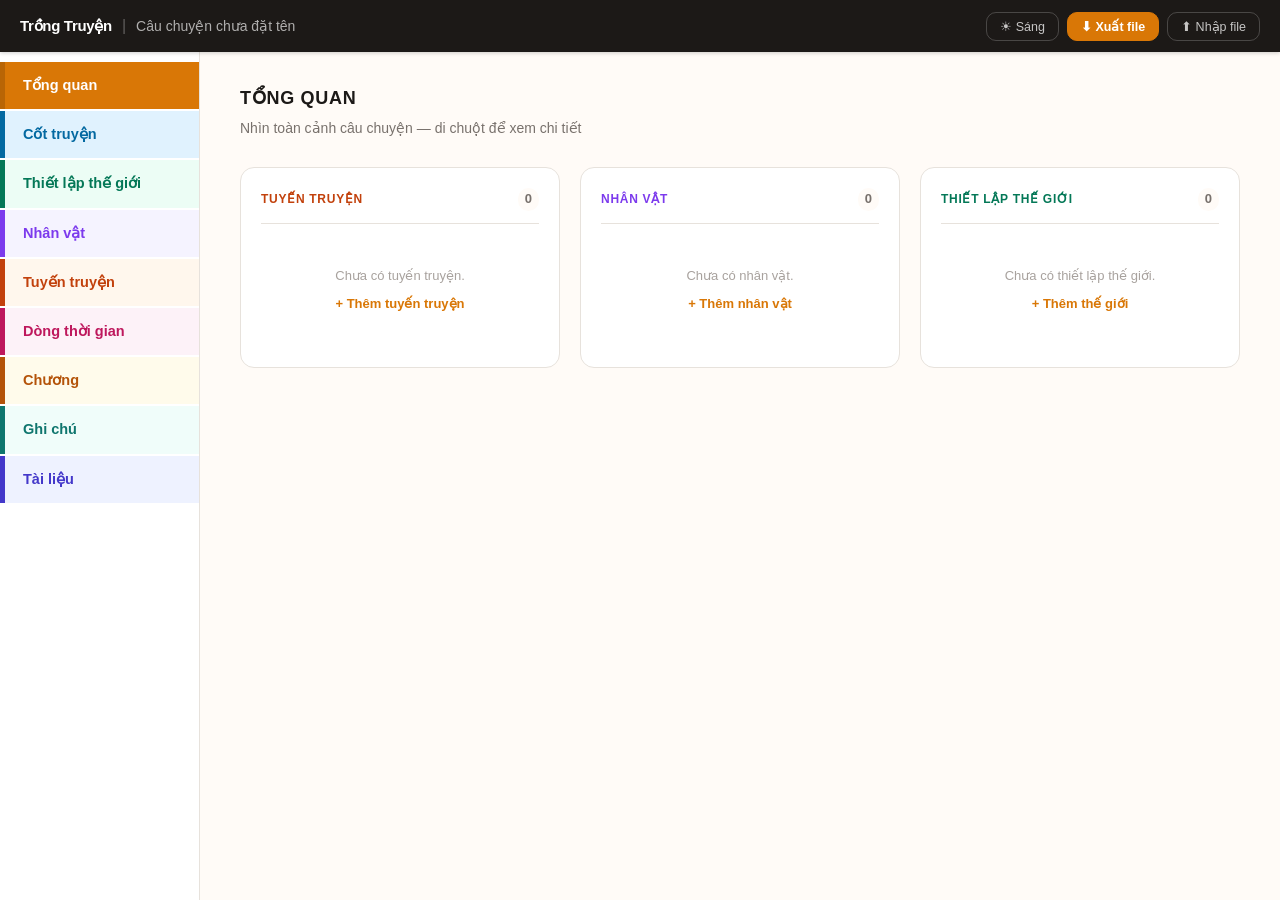
==== index.html @ d3eb7164 "Initial commit - Trong Truyen v1" ====
<!DOCTYPE html>
<html lang="vi">
<head>
  <meta charset="UTF-8">
  <meta name="viewport" content="width=device-width, initial-scale=1.0">
  <title>Trồng Truyện — Công cụ ươm ý tưởng cho tác giả</title>
  <link rel="stylesheet" href="css/vendor/quill.snow.css">
  <link rel="stylesheet" href="css/base.css">
  <link rel="stylesheet" href="css/components.css">
  <link rel="stylesheet" href="css/modules.css">
  <script src="js/vendor/jspdf.min.js"></script>
  <script src="js/vendor/quill.js"></script>
</head>
<body>

<div class="app-shell">

  <!-- ══ TOPBAR ══════════════════════════════════════════════ -->
  <header class="topbar">
    <div class="topbar-brand">
      <span class="topbar-appname">Trồng Truyện</span>
      <span class="topbar-sep">|</span>
      <span class="topbar-story-title" id="topbar-plot-title">Câu chuyện chưa đặt tên</span>
    </div>
    <div class="topbar-actions">
      <button class="topbar-btn" id="theme-toggle-btn" onclick="window._toggleTheme()">☀ Sáng</button>
      <button class="topbar-btn topbar-btn-primary" onclick="window._showExportMenu()">⬇ Xuất file</button>
      <button class="topbar-btn" onclick="window.triggerImport()">⬆ Nhập file</button>
    </div>
  </header>

  <!-- ══ CONTENT SHELL: sidebar + main ═══════════════════ -->
  <div class="content-shell">

  <!-- ── SIDEBAR ────────────────────────────────────────── -->
  <nav class="sidebar">
    <div class="nav-item active" data-module="overview"   style="--tab-c:#D97706;--tab-bg:#FEF3C7">Tổng quan</div>
    <div class="nav-item" data-module="plot"              style="--tab-c:var(--plot-color);--tab-bg:var(--plot-bg)">Cốt truyện</div>
    <div class="nav-item" data-module="worlds"            style="--tab-c:var(--world-color);--tab-bg:var(--world-bg)">Thiết lập thế giới</div>
    <div class="nav-item" data-module="characters"        style="--tab-c:var(--char-color);--tab-bg:var(--char-bg)">Nhân vật</div>
    <div class="nav-item" data-module="storylines"        style="--tab-c:var(--story-color);--tab-bg:var(--story-bg)">Tuyến truyện</div>
    <div class="nav-item" data-module="timeline"          style="--tab-c:var(--time-color);--tab-bg:var(--time-bg)">Dòng thời gian</div>
    <div class="nav-item" data-module="chapters"          style="--tab-c:var(--chap-color);--tab-bg:var(--chap-bg)">Chương</div>
    <div class="nav-item" data-module="notes"             style="--tab-c:var(--note-color);--tab-bg:var(--note-bg)">Ghi chú</div>
    <div class="nav-item" data-module="sources"           style="--tab-c:var(--src-color);--tab-bg:var(--src-bg)">Tài liệu</div>
  </nav>

  <!-- ══ MAIN CONTENT ═════════════════════════════════════ -->
  <main class="main">

    <!-- ── TỔNG QUAN ─────────────────────────────────── -->
    <div class="section active" id="sec-overview">
      <div class="page-header">
        <h2>Tổng quan</h2>
        <p>Nhìn toàn cảnh câu chuyện — di chuột để xem chi tiết</p>
      </div>
      <div id="overview-content"></div>
    </div>

    <!-- ── CỐT TRUYỆN ────────────────────────────────── -->
    <div class="section" id="sec-plot">
      <div class="page-header">
        <h2><span class="section-badge" style="background:var(--plot-bg);color:var(--plot-color)">📘 Cốt truyện</span></h2>
        <p>Tổng quan câu chuyện — tác giả, thể loại, thông điệp</p>
      </div>
      <div class="notice" id="plot-estimated-length">Ước tính độ dài truyện: ~0 chương</div>
      <div class="card">
        <div class="card-header">Thông tin cốt truyện</div>
        <div id="plot-core-fields"></div>
      </div>
      <div class="card">
        <div class="card-header">Trường tùy chỉnh</div>
        <div id="plot-custom-fields"></div>
        <div class="add-field-row">
          <div class="field"><label>Tên trường mới</label><input id="plot-newfield-name" type="text" placeholder="VD: Twist chính, Foreshadowing..."></div>
          <div class="field" style="flex:0 0 140px"><label>Kiểu</label>
            <select id="plot-newfield-type"><option value="text">Ngắn</option><option value="textarea">Dài</option></select>
          </div>
          <button class="btn btn-sm" onclick="window.plotAddCustomField()">+ Thêm</button>
        </div>
      </div>
      <div class="actions">
        <button class="btn btn-primary" onclick="window.savePlot()">✓ Lưu cốt truyện</button>
      </div>
    </div>

    <!-- ── THIẾT LẬP THẾ GIỚI ────────────────────────── -->
    <div class="section" id="sec-worlds">
      <div class="page-header">
        <h2><span class="section-badge" style="background:var(--world-bg);color:var(--world-color)">🌍 THIẾT LẬP THẾ GIỚI</span></h2>
        <p>Bối cảnh, xã hội, lịch sử — hỗ trợ nhiều thế giới</p>
      </div>

      <div id="world-view">
        <div class="section-header">
          <h3 id="world-count">0 thế giới</h3>
          <button class="btn btn-accent" onclick="window.showWorldForm()">+ Thế giới mới</button>
        </div>
        <div class="list-wrap" id="world-list-wrap"></div>
      </div>

      <div id="world-form" style="display:none">
        <div class="section-header">
          <h3 id="world-form-title">Thế giới mới</h3>
          <button class="btn btn-sm" onclick="window.cancelWorldForm()">← Quay lại</button>
        </div>
        <div class="card">
          <div class="card-header">Thông tin cơ bản</div>
          <div id="world-top-fields"></div>
        </div>
        <div class="world-3col-wrap">
          <div class="world-3col-grid">
            <div class="world-col-box">
              <div class="world-col-label">🏔 Môi trường &amp; Địa lý</div>
              <div id="world-col-env"></div>
            </div>
            <div class="world-col-box">
              <div class="world-col-label">🏘 Xã hội &amp; Văn hoá</div>
              <div id="world-col-soc"></div>
            </div>
            <div class="world-col-box">
              <div class="world-col-label">⚔ Chính trị &amp; Lịch sử</div>
              <div id="world-col-pol"></div>
            </div>
          </div>
        </div>
        <div class="card">
          <div class="card-header">Bổ sung</div>
          <div id="world-bottom-fields"></div>
        </div>
        <div class="card">
          <div class="card-header">Trường tùy chỉnh</div>
          <div id="world-custom-fields"></div>
          <div class="add-field-row">
            <div class="field"><label>Tên trường mới</label><input id="world-newfield-name" type="text" placeholder="VD: Hệ thống phép thuật, Tiền tệ..."></div>
            <div class="field" style="flex:0 0 140px"><label>Kiểu</label>
              <select id="world-newfield-type"><option value="text">Ngắn</option><option value="textarea">Dài</option></select>
            </div>
            <button class="btn btn-sm" onclick="window.worldAddCustomField()">+ Thêm</button>
          </div>
        </div>
        <div class="actions">
          <button class="btn btn-primary" onclick="window.saveWorld()">✓ Lưu thế giới</button>
          <button class="btn" onclick="window.cancelWorldForm()">Hủy</button>
          <button class="btn btn-danger" id="world-delete-btn" style="display:none" onclick="window.deleteWorld()">Xóa</button>
        </div>
      </div>
    </div>

    <!-- ── NHÂN VẬT ───────────────────────────────────── -->
    <div class="section" id="sec-characters">
      <div class="page-header">
        <h2><span class="section-badge" style="background:var(--char-bg);color:var(--char-color)">👤 Nhân vật</span></h2>
        <p>Xây dựng hồ sơ chi tiết cho từng nhân vật trong câu chuyện</p>
      </div>

      <!-- List view -->
      <div id="char-view">
        <div class="toolbar">
          <input type="text" id="char-search" placeholder="🔍 Tìm theo tên...">
          <select id="char-filter-importance">
            <option value="">Tất cả vai trò</option>
            <option>Nhân vật chính</option>
            <option>Nhân vật phụ</option>
            <option>Nhân vật quần chúng</option>
          </select>
          <select id="char-filter-alignment">
            <option value="">Tất cả phe</option>
            <option>Chính diện</option>
            <option>Phản diện</option>
            <option>Trung lập</option>
          </select>
        </div>
        <div class="section-header">
          <h3 id="char-count">0 nhân vật</h3>
          <button class="btn btn-accent" onclick="window.showCharForm()">+ Thêm nhân vật</button>
        </div>
        <div class="list-wrap" id="char-list-wrap"></div>
        <div class="pagination" id="char-pagination"></div>
      </div>

      <!-- Full edit form -->
      <div id="char-form" style="display:none">
        <div class="section-header">
          <h3 id="char-form-title">Nhân vật mới</h3>
          <button class="btn btn-sm" onclick="window.cancelCharForm()">← Quay lại</button>
        </div>
        <div class="card">
          <div class="card-header">Thông tin nhân vật</div>
          <div id="char-core-fields"></div>
          <div id="char-visible-optionals"></div>
          <div id="char-optional-area"></div>
        </div>
        <div class="card">
          <div class="card-header">Trường tùy chỉnh</div>
          <div id="char-custom-fields"></div>
          <div class="add-field-row">
            <div class="field"><label>Tên trường mới</label><input id="char-newfield-name" type="text" placeholder="VD: Môn phái, Loại máu..."></div>
            <div class="field" style="flex:0 0 140px"><label>Kiểu</label>
              <select id="char-newfield-type"><option value="text">Ngắn</option><option value="textarea">Dài</option></select>
            </div>
            <button class="btn btn-sm" onclick="window.charAddCustomField()">+ Thêm</button>
          </div>
        </div>
        <div class="actions">
          <button class="btn btn-primary" onclick="window.saveCharacter()">✓ Lưu nhân vật</button>
          <button class="btn" onclick="window.cancelCharForm()">Hủy</button>
          <button class="btn btn-danger" id="c-delete-btn" style="display:none" onclick="window.deleteCharacter()">Xóa</button>
        </div>
      </div>
    </div>

    <!-- ── TUYẾN TRUYỆN ───────────────────────────────── -->
    <div class="section" id="sec-storylines">
      <div class="page-header">
        <h2><span class="section-badge" style="background:var(--story-bg);color:var(--story-color)">🔀 Tuyến truyện</span></h2>
        <p>Các arc / tuyến truyện song song trong câu chuyện</p>
      </div>

      <div id="storyline-view">
        <div class="section-header">
          <h3 id="storyline-count">0 tuyến truyện</h3>
          <button class="btn btn-accent" onclick="window.showStorylineForm()">+ Thêm tuyến truyện</button>
        </div>
        <div class="list-wrap" id="storyline-list-wrap"></div>
      </div>

      <div id="storyline-form" style="display:none">
        <div class="section-header">
          <h3 id="storyline-form-title">Tuyến truyện mới</h3>
          <button class="btn btn-sm" onclick="window.cancelStorylineForm()">← Quay lại</button>
        </div>
        <div class="card">
          <div class="card-header">Chi tiết tuyến truyện</div>
          <div id="storyline-core-fields"></div>
          <div id="storyline-reverse-links"></div>
          <div id="storyline-reverse-chapters"></div>
        </div>
        <div class="card">
          <div class="card-header">Trường tùy chỉnh</div>
          <div id="storyline-custom-fields"></div>
          <div class="add-field-row">
            <div class="field"><label>Tên trường mới</label><input id="storyline-newfield-name" type="text" placeholder="VD: Chủ đề arc, Kết thúc dự kiến..."></div>
            <div class="field" style="flex:0 0 140px"><label>Kiểu</label>
              <select id="storyline-newfield-type"><option value="text">Ngắn</option><option value="textarea">Dài</option></select>
            </div>
            <button class="btn btn-sm" onclick="window.storylineAddCustomField()">+ Thêm</button>
          </div>
        </div>
        <div class="actions">
          <button class="btn btn-primary" onclick="window.saveStoryline()">✓ Lưu tuyến truyện</button>
          <button class="btn" onclick="window.cancelStorylineForm()">Hủy</button>
          <button class="btn btn-danger" id="storyline-delete-btn" style="display:none" onclick="window.deleteStoryline()">Xóa</button>
        </div>
      </div>
    </div>

    <!-- ── DÒNG THỜI GIAN / SỰ KIỆN ─────────────────── -->
    <div class="section" id="sec-timeline">
      <div class="page-header">
        <h2><span class="section-badge" style="background:var(--time-bg);color:var(--time-color)">🕐 Dòng thời gian / Sự kiện</span></h2>
        <p>Diễn biến theo trục thời gian — kéo thả để sắp xếp lại thứ tự</p>
      </div>

      <div id="timeline-view">
        <div class="section-header">
          <h3 id="ev-count">0 sự kiện</h3>
          <button class="btn btn-accent" onclick="window.showEventForm()">+ Thêm sự kiện</button>
        </div>
        <div class="timeline" id="timeline-list"></div>
      </div>

      <div id="event-form" style="display:none">
        <div class="section-header">
          <h3 id="ev-form-title">Sự kiện mới</h3>
          <button class="btn btn-sm" onclick="window.cancelEventForm()">← Quay lại</button>
        </div>
        <div class="card">
          <div class="card-header">Chi tiết sự kiện</div>
          <div id="event-core-fields"></div>
          <div id="event-reverse-storylines"></div>
          <div id="event-reverse-chapters"></div>
        </div>
        <div class="card">
          <div class="card-header">Trường tùy chỉnh</div>
          <div id="event-custom-fields"></div>
          <div class="add-field-row">
            <div class="field"><label>Tên trường mới</label><input id="ev-newfield-name" type="text" placeholder="VD: Hậu quả, Địa điểm..."></div>
            <div class="field" style="flex:0 0 140px"><label>Kiểu</label>
              <select id="ev-newfield-type"><option value="text">Ngắn</option><option value="textarea">Dài</option></select>
            </div>
            <button class="btn btn-sm" onclick="window.eventAddCustomField()">+ Thêm</button>
          </div>
        </div>
        <div class="actions">
          <button class="btn btn-primary" onclick="window.saveEvent()">✓ Lưu sự kiện</button>
          <button class="btn" onclick="window.cancelEventForm()">← Quay lại</button>
          <button class="btn btn-danger" id="ev-delete-btn" style="display:none" onclick="window.deleteEvent()">Xóa</button>
          <button class="btn btn-accent" id="ev-create-chap-btn" style="display:none" onclick="window._evOpenCreateChapters()">+ Tạo chương</button>
        </div>
        <div id="ev-chapter-list" style="margin-top:1rem"></div>
      </div>
    </div>

    <!-- ── CHƯƠNG ─────────────────────────────────────── -->
    <div class="section" id="sec-chapters">
      <div class="page-header">
        <h2><span class="section-badge" style="background:var(--chap-bg);color:var(--chap-color)">📄 Chương</span></h2>
        <p>Danh sách chương đã lên kế hoạch — tạo chương từ tab Dòng thời gian</p>
      </div>

      <div id="chapter-view">
        <div class="section-header">
          <h3 id="chap-count">Tổng: 0 chương</h3>
        </div>
        <div id="chapter-list-wrap"></div>
      </div>

      <div id="chapter-form" style="display:none">
        <div class="section-header">
          <h3 id="chap-form-title">Chương mới</h3>
          <button class="btn btn-sm" onclick="window.cancelChapterForm()">← Quay lại</button>
        </div>
        <div class="card">
          <div class="card-header">Chi tiết chương</div>
          <div id="chapter-core-fields"></div>
        </div>
        <div class="card">
          <div class="card-header">Trường tùy chỉnh</div>
          <div id="chapter-custom-fields"></div>
          <div class="add-field-row">
            <div class="field"><label>Tên trường mới</label><input id="chap-newfield-name" type="text" placeholder="VD: POV, Thời tiết..."></div>
            <div class="field" style="flex:0 0 140px"><label>Kiểu</label>
              <select id="chap-newfield-type"><option value="text">Ngắn</option><option value="textarea">Dài</option></select>
            </div>
            <button class="btn btn-sm" onclick="window.chapterAddCustomField()">+ Thêm</button>
          </div>
        </div>
        <div class="actions">
          <button class="btn btn-primary" onclick="window.saveChapter()">✓ Lưu chương</button>
          <button class="btn" onclick="window.cancelChapterForm()">Hủy</button>
          <button class="btn btn-danger" id="chap-delete-btn" style="display:none" onclick="window.deleteChapter()">Xóa</button>
        </div>
      </div>
    </div>

    <!-- ── GHI CHÚ ────────────────────────────────────── -->
    <div class="section" id="sec-notes">
      <div class="page-header">
        <h2><span class="section-badge" style="background:var(--note-bg);color:var(--note-color)">📝 Ghi chú</span></h2>
        <p>Ý tưởng tự do, không giới hạn</p>
      </div>

      <div id="notes-view">
        <div class="section-header">
          <h3 id="note-count">0 ghi chú</h3>
          <button class="btn btn-accent" onclick="window.showNoteForm()">+ Thêm ghi chú</button>
        </div>
        <div class="list-wrap" id="notes-list"></div>
      </div>

      <div id="note-form" style="display:none">
        <div class="section-header">
          <h3>Ghi chú</h3>
          <button class="btn btn-sm" onclick="window.cancelNoteForm()">← Quay lại</button>
        </div>
        <div class="card">
          <div class="field"><label>Tiêu đề</label><input id="n-title" type="text" placeholder="Tiêu đề ghi chú..."></div>
          <div class="field"><label>Nội dung</label><div id="n-content-editor" style="min-height:160px"></div></div>
          <div class="field">
            <label>Tags (nhấn Enter để thêm)</label>
            <input id="n-tag-input" type="text" placeholder="Thêm tag..." onkeydown="window.noteAddTag(event)">
            <div class="tags-wrap" id="n-tags"></div>
          </div>
        </div>
        <div class="actions">
          <button class="btn btn-primary" onclick="window.saveNote()">✓ Lưu ghi chú</button>
          <button class="btn" onclick="window.cancelNoteForm()">Hủy</button>
          <button class="btn btn-danger" id="n-delete-btn" style="display:none" onclick="window.deleteNote()">Xóa</button>
        </div>
      </div>
    </div>

    <!-- ── TÀI LIỆU ───────────────────────────────────── -->
    <div class="section" id="sec-sources">
      <div class="page-header">
        <h2><span class="section-badge" style="background:var(--src-bg);color:var(--src-color)">🔗 Tài liệu</span></h2>
        <p>Link, sách, bài viết tham khảo</p>
      </div>
      <div class="notice">💡 Lưu mọi nguồn cảm hứng để dễ tìm lại sau</div>

      <div id="sources-view">
        <div class="section-header">
          <h3 id="src-count">0 tài liệu</h3>
          <button class="btn btn-accent" onclick="window.showSourceForm()">+ Thêm tài liệu</button>
        </div>
        <div id="sources-list"></div>
      </div>

      <div id="source-form" style="display:none">
        <div class="section-header">
          <h3>Tài liệu</h3>
          <button class="btn btn-sm" onclick="window.cancelSourceForm()">← Quay lại</button>
        </div>
        <div class="card">
          <div class="field"><label>Tiêu đề *</label><input id="s-title" type="text" placeholder="Tên sách / bài viết / nguồn..."></div>
          <div class="grid2">
            <div class="field"><label>Loại</label>
              <select id="s-type"><option>Link web</option><option>Sách</option><option>Bài báo</option><option>Video</option><option>Khác</option></select>
            </div>
            <div class="field"><label>Link URL</label><input id="s-url" type="text" placeholder="https://..."></div>
          </div>
          <div class="field"><label>Ghi chú</label><textarea id="s-notes" style="min-height:60px" placeholder="Tại sao tài liệu này hữu ích?"></textarea></div>
        </div>
        <div class="actions">
          <button class="btn btn-primary" onclick="window.saveSource()">✓ Lưu tài liệu</button>
          <button class="btn" onclick="window.cancelSourceForm()">Hủy</button>
          <button class="btn btn-danger" id="s-delete-btn" style="display:none" onclick="window.deleteSource()">Xóa</button>
        </div>
      </div>
    </div>

  </main>
  </div><!-- /content-shell -->
</div><!-- /app-shell -->

<!-- ══ CHARACTER QUICK-VIEW POPUP ══════════════════════════════ -->
<div class="modal-overlay" id="char-popup-overlay">
  <div class="modal-box"></div>
</div>

<!-- ══ EXPORT MODAL ════════════════════════════════════════════ -->
<div class="modal-overlay" id="export-modal">
  <div class="modal-box" style="max-width:360px;text-align:center">
    <h3 style="font-size:17px;font-weight:700;margin-bottom:1rem">Xuất file</h3>
    <p style="font-size:13px;color:var(--ink-muted);margin-bottom:1.5rem">Chọn định dạng xuất bên dưới</p>
    <div style="display:flex;flex-direction:column;gap:10px">
      <button class="btn btn-primary" onclick="window._exportPDF()" style="justify-content:center">
        🖨 In / Lưu PDF — mở cửa sổ in
      </button>
      <button class="btn" onclick="window._exportJSON()" style="justify-content:center">
        📦 Xuất JSON — sao lưu / chuyển máy
      </button>
    </div>
    <button class="btn btn-sm" onclick="window._closeExportMenu()" style="margin-top:1rem">Hủy</button>
  </div>
</div>

<!-- ══ CREATE CHAPTERS MODAL ═══════════════════════════════════ -->
<div class="modal-overlay" id="create-chapters-modal">
  <div class="modal-box" style="max-width:360px">
    <h3 style="font-size:16px;font-weight:700;margin-bottom:1rem">Tạo chương cho sự kiện này</h3>
    <div class="field">
      <label>Bạn muốn tạo bao nhiêu chương?</label>
      <input id="create-chapters-count" type="number" min="1" max="50" value="1">
    </div>
    <div class="actions" style="margin-top:1rem">
      <button class="btn btn-primary" onclick="window._confirmCreateChapters()">✓ Tạo chương</button>
      <button class="btn" onclick="document.getElementById('create-chapters-modal').classList.remove('open')">Hủy</button>
    </div>
  </div>
</div>

<!-- ══ MOVE CHAPTER MODAL ══════════════════════════════════════ -->
<div class="modal-overlay" id="move-chapter-modal">
  <div class="modal-box" style="max-width:360px">
    <h3 style="font-size:16px;font-weight:700;margin-bottom:1rem">Chuyển chương sang sự kiện khác</h3>
    <div class="field">
      <label>Chọn sự kiện đích</label>
      <select id="move-chapter-event-select"></select>
    </div>
    <div class="actions" style="margin-top:1rem">
      <button class="btn btn-primary" onclick="window._confirmMoveChapter()">✓ Chuyển</button>
      <button class="btn" onclick="document.getElementById('move-chapter-modal').classList.remove('open')">Hủy</button>
    </div>
  </div>
</div>

<!-- ══ TOAST + IMPORT ══════════════════════════════════════════ -->
<div class="toast" id="toast"></div>
<input type="file" id="import-input" accept=".json" style="display:none">

<script type="module" src="js/main.js"></script>
</body>
</html>
---- css/vendor/quill.snow.css ----
/*!
 * Quill Editor v1.3.7
 * https://quilljs.com/
 * Copyright (c) 2014, Jason Chen
 * Copyright (c) 2013, salesforce.com
 */.ql-container{box-sizing:border-box;font-family:Helvetica,Arial,sans-serif;font-size:13px;height:100%;margin:0;position:relative}.ql-container.ql-disabled .ql-tooltip{visibility:hidden}.ql-container.ql-disabled .ql-editor ul[data-checked]>li::before{pointer-events:none}.ql-clipboard{left:-100000px;height:1px;overflow-y:hidden;position:absolute;top:50%}.ql-clipboard p{margin:0;padding:0}.ql-editor{box-sizing:border-box;line-height:1.42;height:100%;outline:0;overflow-y:auto;padding:12px 15px;tab-size:4;-moz-tab-size:4;text-align:left;white-space:pre-wrap;word-wrap:break-word}.ql-editor>*{cursor:text}.ql-editor blockquote,.ql-editor h1,.ql-editor h2,.ql-editor h3,.ql-editor h4,.ql-editor h5,.ql-editor h6,.ql-editor ol,.ql-editor p,.ql-editor pre,.ql-editor ul{margin:0;padding:0;counter-reset:list-1 list-2 list-3 list-4 list-5 list-6 list-7 list-8 list-9}.ql-editor ol,.ql-editor ul{padding-left:1.5em}.ql-editor ol>li,.ql-editor ul>li{list-style-type:none}.ql-editor ul>li::before{content:'\2022'}.ql-editor ul[data-checked=false],.ql-editor ul[data-checked=true]{pointer-events:none}.ql-editor ul[data-checked=false]>li *,.ql-editor ul[data-checked=true]>li *{pointer-events:all}.ql-editor ul[data-checked=false]>li::before,.ql-editor ul[data-checked=true]>li::before{color:#777;cursor:pointer;pointer-events:all}.ql-editor ul[data-checked=true]>li::before{content:'\2611'}.ql-editor ul[data-checked=false]>li::before{content:'\2610'}.ql-editor li::before{display:inline-block;white-space:nowrap;width:1.2em}.ql-editor li:not(.ql-direction-rtl)::before{margin-left:-1.5em;margin-right:.3em;text-align:right}.ql-editor li.ql-direction-rtl::before{margin-left:.3em;margin-right:-1.5em}.ql-editor ol li:not(.ql-direction-rtl),.ql-editor ul li:not(.ql-direction-rtl){padding-left:1.5em}.ql-editor ol li.ql-direction-rtl,.ql-editor ul li.ql-direction-rtl{padding-right:1.5em}.ql-editor ol li{counter-reset:list-1 list-2 list-3 list-4 list-5 list-6 list-7 list-8 list-9;counter-increment:list-0}.ql-editor ol li:before{content:counter(list-0,decimal) '. '}.ql-editor ol li.ql-indent-1{counter-increment:list-1}.ql-editor ol li.ql-indent-1:before{content:counter(list-1,lower-alpha) '. '}.ql-editor ol li.ql-indent-1{counter-reset:list-2 list-3 list-4 list-5 list-6 list-7 list-8 list-9}.ql-editor ol li.ql-indent-2{counter-increment:list-2}.ql-editor ol li.ql-indent-2:before{content:counter(list-2,lower-roman) '. '}.ql-editor ol li.ql-indent-2{counter-reset:list-3 list-4 list-5 list-6 list-7 list-8 list-9}.ql-editor ol li.ql-indent-3{counter-increment:list-3}.ql-editor ol li.ql-indent-3:before{content:counter(list-3,decimal) '. '}.ql-editor ol li.ql-indent-3{counter-reset:list-4 list-5 list-6 list-7 list-8 list-9}.ql-editor ol li.ql-indent-4{counter-increment:list-4}.ql-editor ol li.ql-indent-4:before{content:counter(list-4,lower-alpha) '. '}.ql-editor ol li.ql-indent-4{counter-reset:list-5 list-6 list-7 list-8 list-9}.ql-editor ol li.ql-indent-5{counter-increment:list-5}.ql-editor ol li.ql-indent-5:before{content:counter(list-5,lower-roman) '. '}.ql-editor ol li.ql-indent-5{counter-reset:list-6 list-7 list-8 list-9}.ql-editor ol li.ql-indent-6{counter-increment:list-6}.ql-editor ol li.ql-indent-6:before{content:counter(list-6,decimal) '. '}.ql-editor ol li.ql-indent-6{counter-reset:list-7 list-8 list-9}.ql-editor ol li.ql-indent-7{counter-increment:list-7}.ql-editor ol li.ql-indent-7:before{content:counter(list-7,lower-alpha) '. '}.ql-editor ol li.ql-indent-7{counter-reset:list-8 list-9}.ql-editor ol li.ql-indent-8{counter-increment:list-8}.ql-editor ol li.ql-indent-8:before{content:counter(list-8,lower-roman) '. '}.ql-editor ol li.ql-indent-8{counter-reset:list-9}.ql-editor ol li.ql-indent-9{counter-increment:list-9}.ql-editor ol li.ql-indent-9:before{content:counter(list-9,decimal) '. '}.ql-editor .ql-indent-1:not(.ql-direction-rtl){padding-left:3em}.ql-editor li.ql-indent-1:not(.ql-direction-rtl){padding-left:4.5em}.ql-editor .ql-indent-1.ql-direction-rtl.ql-align-right{padding-right:3em}.ql-editor li.ql-indent-1.ql-direction-rtl.ql-align-right{padding-right:4.5em}.ql-editor .ql-indent-2:not(.ql-direction-rtl){padding-left:6em}.ql-editor li.ql-indent-2:not(.ql-direction-rtl){padding-left:7.5em}.ql-editor .ql-indent-2.ql-direction-rtl.ql-align-right{padding-right:6em}.ql-editor li.ql-indent-2.ql-direction-rtl.ql-align-right{padding-right:7.5em}.ql-editor .ql-indent-3:not(.ql-direction-rtl){padding-left:9em}.ql-editor li.ql-indent-3:not(.ql-direction-rtl){padding-left:10.5em}.ql-editor .ql-indent-3.ql-direction-rtl.ql-align-right{padding-right:9em}.ql-editor li.ql-indent-3.ql-direction-rtl.ql-align-right{padding-right:10.5em}.ql-editor .ql-indent-4:not(.ql-direction-rtl){padding-left:12em}.ql-editor li.ql-indent-4:not(.ql-direction-rtl){padding-left:13.5em}.ql-editor .ql-indent-4.ql-direction-rtl.ql-align-right{padding-right:12em}.ql-editor li.ql-indent-4.ql-direction-rtl.ql-align-right{padding-right:13.5em}.ql-editor .ql-indent-5:not(.ql-direction-rtl){padding-left:15em}.ql-editor li.ql-indent-5:not(.ql-direction-rtl){padding-left:16.5em}.ql-editor .ql-indent-5.ql-direction-rtl.ql-align-right{padding-right:15em}.ql-editor li.ql-indent-5.ql-direction-rtl.ql-align-right{padding-right:16.5em}.ql-editor .ql-indent-6:not(.ql-direction-rtl){padding-left:18em}.ql-editor li.ql-indent-6:not(.ql-direction-rtl){padding-left:19.5em}.ql-editor .ql-indent-6.ql-direction-rtl.ql-align-right{padding-right:18em}.ql-editor li.ql-indent-6.ql-direction-rtl.ql-align-right{padding-right:19.5em}.ql-editor .ql-indent-7:not(.ql-direction-rtl){padding-left:21em}.ql-editor li.ql-indent-7:not(.ql-direction-rtl){padding-left:22.5em}.ql-editor .ql-indent-7.ql-direction-rtl.ql-align-right{padding-right:21em}.ql-editor li.ql-indent-7.ql-direction-rtl.ql-align-right{padding-right:22.5em}.ql-editor .ql-indent-8:not(.ql-direction-rtl){padding-left:24em}.ql-editor li.ql-indent-8:not(.ql-direction-rtl){padding-left:25.5em}.ql-editor .ql-indent-8.ql-direction-rtl.ql-align-right{padding-right:24em}.ql-editor li.ql-indent-8.ql-direction-rtl.ql-align-right{padding-right:25.5em}.ql-editor .ql-indent-9:not(.ql-direction-rtl){padding-left:27em}.ql-editor li.ql-indent-9:not(.ql-direction-rtl){padding-left:28.5em}.ql-editor .ql-indent-9.ql-direction-rtl.ql-align-right{padding-right:27em}.ql-editor li.ql-indent-9.ql-direction-rtl.ql-align-right{padding-right:28.5em}.ql-editor .ql-video{display:block;max-width:100%}.ql-editor .ql-video.ql-align-center{margin:0 auto}.ql-editor .ql-video.ql-align-right{margin:0 0 0 auto}.ql-editor .ql-bg-black{background-color:#000}.ql-editor .ql-bg-red{background-color:#e60000}.ql-editor .ql-bg-orange{background-color:#f90}.ql-editor .ql-bg-yellow{background-color:#ff0}.ql-editor .ql-bg-green{background-color:#008a00}.ql-editor .ql-bg-blue{background-color:#06c}.ql-editor .ql-bg-purple{background-color:#93f}.ql-editor .ql-color-white{color:#fff}.ql-editor .ql-color-red{color:#e60000}.ql-editor .ql-color-orange{color:#f90}.ql-editor .ql-color-yellow{color:#ff0}.ql-editor .ql-color-green{color:#008a00}.ql-editor .ql-color-blue{color:#06c}.ql-editor .ql-color-purple{color:#93f}.ql-editor .ql-font-serif{font-family:Georgia,Times New Roman,serif}.ql-editor .ql-font-monospace{font-family:Monaco,Courier New,monospace}.ql-editor .ql-size-small{font-size:.75em}.ql-editor .ql-size-large{font-size:1.5em}.ql-editor .ql-size-huge{font-size:2.5em}.ql-editor .ql-direction-rtl{direction:rtl;text-align:inherit}.ql-editor .ql-align-center{text-align:center}.ql-editor .ql-align-justify{text-align:justify}.ql-editor .ql-align-right{text-align:right}.ql-editor.ql-blank::before{color:rgba(0,0,0,.6);content:attr(data-placeholder);font-style:italic;left:15px;pointer-events:none;position:absolute;right:15px}.ql-snow .ql-toolbar:after,.ql-snow.ql-toolbar:after{clear:both;content:'';display:table}.ql-snow .ql-toolbar button,.ql-snow.ql-toolbar button{background:0 0;border:none;cursor:pointer;display:inline-block;float:left;height:24px;padding:3px 5px;width:28px}.ql-snow .ql-toolbar button svg,.ql-snow.ql-toolbar button svg{float:left;height:100%}.ql-snow .ql-toolbar button:active:hover,.ql-snow.ql-toolbar button:active:hover{outline:0}.ql-snow .ql-toolbar input.ql-image[type=file],.ql-snow.ql-toolbar input.ql-image[type=file]{display:none}.ql-snow .ql-toolbar .ql-picker-item.ql-selected,.ql-snow .ql-toolbar .ql-picker-item:hover,.ql-snow .ql-toolbar .ql-picker-label.ql-active,.ql-snow .ql-toolbar .ql-picker-label:hover,.ql-snow .ql-toolbar button.ql-active,.ql-snow .ql-toolbar button:focus,.ql-snow .ql-toolbar button:hover,.ql-snow.ql-toolbar .ql-picker-item.ql-selected,.ql-snow.ql-toolbar .ql-picker-item:hover,.ql-snow.ql-toolbar .ql-picker-label.ql-active,.ql-snow.ql-toolbar .ql-picker-label:hover,.ql-snow.ql-toolbar button.ql-active,.ql-snow.ql-toolbar button:focus,.ql-snow.ql-toolbar button:hover{color:#06c}.ql-snow .ql-toolbar .ql-picker-item.ql-selected .ql-fill,.ql-snow .ql-toolbar .ql-picker-item.ql-selected .ql-stroke.ql-fill,.ql-snow .ql-toolbar .ql-picker-item:hover .ql-fill,.ql-snow .ql-toolbar .ql-picker-item:hover .ql-stroke.ql-fill,.ql-snow .ql-toolbar .ql-picker-label.ql-active .ql-fill,.ql-snow .ql-toolbar .ql-picker-label.ql-active .ql-stroke.ql-fill,.ql-snow .ql-toolbar .ql-picker-label:hover .ql-fill,.ql-snow .ql-toolbar .ql-picker-label:hover .ql-stroke.ql-fill,.ql-snow .ql-toolbar button.ql-active .ql-fill,.ql-snow .ql-toolbar button.ql-active .ql-stroke.ql-fill,.ql-snow .ql-toolbar button:focus .ql-fill,.ql-snow .ql-toolbar button:focus .ql-stroke.ql-fill,.ql-snow .ql-toolbar button:hover .ql-fill,.ql-snow .ql-toolbar button:hover .ql-stroke.ql-fill,.ql-snow.ql-toolbar .ql-picker-item.ql-selected .ql-fill,.ql-snow.ql-toolbar .ql-picker-item.ql-selected .ql-stroke.ql-fill,.ql-snow.ql-toolbar .ql-picker-item:hover .ql-fill,.ql-snow.ql-toolbar .ql-picker-item:hover .ql-stroke.ql-fill,.ql-snow.ql-toolbar .ql-picker-label.ql-active .ql-fill,.ql-snow.ql-toolbar .ql-picker-label.ql-active .ql-stroke.ql-fill,.ql-snow.ql-toolbar .ql-picker-label:hover .ql-fill,.ql-snow.ql-toolbar .ql-picker-label:hover .ql-stroke.ql-fill,.ql-snow.ql-toolbar button.ql-active .ql-fill,.ql-snow.ql-toolbar button.ql-active .ql-stroke.ql-fill,.ql-snow.ql-toolbar button:focus .ql-fill,.ql-snow.ql-toolbar button:focus .ql-stroke.ql-fill,.ql-snow.ql-toolbar button:hover .ql-fill,.ql-snow.ql-toolbar button:hover .ql-stroke.ql-fill{fill:#06c}.ql-snow .ql-toolbar .ql-picker-item.ql-selected .ql-stroke,.ql-snow .ql-toolbar .ql-picker-item.ql-selected .ql-stroke-miter,.ql-snow .ql-toolbar .ql-picker-item:hover .ql-stroke,.ql-snow .ql-toolbar .ql-picker-item:hover .ql-stroke-miter,.ql-snow .ql-toolbar .ql-picker-label.ql-active .ql-stroke,.ql-snow .ql-toolbar .ql-picker-label.ql-active .ql-stroke-miter,.ql-snow .ql-toolbar .ql-picker-label:hover .ql-stroke,.ql-snow .ql-toolbar .ql-picker-label:hover .ql-stroke-miter,.ql-snow .ql-toolbar button.ql-active .ql-stroke,.ql-snow .ql-toolbar button.ql-active .ql-stroke-miter,.ql-snow .ql-toolbar button:focus .ql-stroke,.ql-snow .ql-toolbar button:focus .ql-stroke-miter,.ql-snow .ql-toolbar button:hover .ql-stroke,.ql-snow .ql-toolbar button:hover .ql-stroke-miter,.ql-snow.ql-toolbar .ql-picker-item.ql-selected .ql-stroke,.ql-snow.ql-toolbar .ql-picker-item.ql-selected .ql-stroke-miter,.ql-snow.ql-toolbar .ql-picker-item:hover .ql-stroke,.ql-snow.ql-toolbar .ql-picker-item:hover .ql-stroke-miter,.ql-snow.ql-toolbar .ql-picker-label.ql-active .ql-stroke,.ql-snow.ql-toolbar .ql-picker-label.ql-active .ql-stroke-miter,.ql-snow.ql-toolbar .ql-picker-label:hover .ql-stroke,.ql-snow.ql-toolbar .ql-picker-label:hover .ql-stroke-miter,.ql-snow.ql-toolbar button.ql-active .ql-stroke,.ql-snow.ql-toolbar button.ql-active .ql-stroke-miter,.ql-snow.ql-toolbar button:focus .ql-stroke,.ql-snow.ql-toolbar button:focus .ql-stroke-miter,.ql-snow.ql-toolbar button:hover .ql-stroke,.ql-snow.ql-toolbar button:hover .ql-stroke-miter{stroke:#06c}@media (pointer:coarse){.ql-snow .ql-toolbar button:hover:not(.ql-active),.ql-snow.ql-toolbar button:hover:not(.ql-active){color:#444}.ql-snow .ql-toolbar button:hover:not(.ql-active) .ql-fill,.ql-snow .ql-toolbar button:hover:not(.ql-active) .ql-stroke.ql-fill,.ql-snow.ql-toolbar button:hover:not(.ql-active) .ql-fill,.ql-snow.ql-toolbar button:hover:not(.ql-active) .ql-stroke.ql-fill{fill:#444}.ql-snow .ql-toolbar button:hover:not(.ql-active) .ql-stroke,.ql-snow .ql-toolbar button:hover:not(.ql-active) .ql-stroke-miter,.ql-snow.ql-toolbar button:hover:not(.ql-active) .ql-stroke,.ql-snow.ql-toolbar button:hover:not(.ql-active) .ql-stroke-miter{stroke:#444}}.ql-snow{box-sizing:border-box}.ql-snow *{box-sizing:border-box}.ql-snow .ql-hidden{display:none}.ql-snow .ql-out-bottom,.ql-snow .ql-out-top{visibility:hidden}.ql-snow .ql-tooltip{position:absolute;transform:translateY(10px)}.ql-snow .ql-tooltip a{cursor:pointer;text-decoration:none}.ql-snow .ql-tooltip.ql-flip{transform:translateY(-10px)}.ql-snow .ql-formats{display:inline-block;vertical-align:middle}.ql-snow .ql-formats:after{clear:both;content:'';display:table}.ql-snow .ql-stroke{fill:none;stroke:#444;stroke-linecap:round;stroke-linejoin:round;stroke-width:2}.ql-snow .ql-stroke-miter{fill:none;stroke:#444;stroke-miterlimit:10;stroke-width:2}.ql-snow .ql-fill,.ql-snow .ql-stroke.ql-fill{fill:#444}.ql-snow .ql-empty{fill:none}.ql-snow .ql-even{fill-rule:evenodd}.ql-snow .ql-stroke.ql-thin,.ql-snow .ql-thin{stroke-width:1}.ql-snow .ql-transparent{opacity:.4}.ql-snow .ql-direction svg:last-child{display:none}.ql-snow .ql-direction.ql-active svg:last-child{display:inline}.ql-snow .ql-direction.ql-active svg:first-child{display:none}.ql-snow .ql-editor h1{font-size:2em}.ql-snow .ql-editor h2{font-size:1.5em}.ql-snow .ql-editor h3{font-size:1.17em}.ql-snow .ql-editor h4{font-size:1em}.ql-snow .ql-editor h5{font-size:.83em}.ql-snow .ql-editor h6{font-size:.67em}.ql-snow .ql-editor a{text-decoration:underline}.ql-snow .ql-editor blockquote{border-left:4px solid #ccc;margin-bottom:5px;margin-top:5px;padding-left:16px}.ql-snow .ql-editor code,.ql-snow .ql-editor pre{background-color:#f0f0f0;border-radius:3px}.ql-snow .ql-editor pre{white-space:pre-wrap;margin-bottom:5px;margin-top:5px;padding:5px 10px}.ql-snow .ql-editor code{font-size:85%;padding:2px 4px}.ql-snow .ql-editor pre.ql-syntax{background-color:#23241f;color:#f8f8f2;overflow:visible}.ql-snow .ql-editor img{max-width:100%}.ql-snow .ql-picker{color:#444;display:inline-block;float:left;font-size:14px;font-weight:500;height:24px;position:relative;vertical-align:middle}.ql-snow .ql-picker-label{cursor:pointer;display:inline-block;height:100%;padding-left:8px;padding-right:2px;position:relative;width:100%}.ql-snow .ql-picker-label::before{display:inline-block;line-height:22px}.ql-snow .ql-picker-options{background-color:#fff;display:none;min-width:100%;padding:4px 8px;position:absolute;white-space:nowrap}.ql-snow .ql-picker-options .ql-picker-item{cursor:pointer;display:block;padding-bottom:5px;padding-top:5px}.ql-snow .ql-picker.ql-expanded .ql-picker-label{color:#ccc;z-index:2}.ql-snow .ql-picker.ql-expanded .ql-picker-label .ql-fill{fill:#ccc}.ql-snow .ql-picker.ql-expanded .ql-picker-label .ql-stroke{stroke:#ccc}.ql-snow .ql-picker.ql-expanded .ql-picker-options{display:block;margin-top:-1px;top:100%;z-index:1}.ql-snow .ql-color-picker,.ql-snow .ql-icon-picker{width:28px}.ql-snow .ql-color-picker .ql-picker-label,.ql-snow .ql-icon-picker .ql-picker-label{padding:2px 4px}.ql-snow .ql-color-picker .ql-picker-label svg,.ql-snow .ql-icon-picker .ql-picker-label svg{right:4px}.ql-snow .ql-icon-picker .ql-picker-options{padding:4px 0}.ql-snow .ql-icon-picker .ql-picker-item{height:24px;width:24px;padding:2px 4px}.ql-snow .ql-color-picker .ql-picker-options{padding:3px 5px;width:152px}.ql-snow .ql-color-picker .ql-picker-item{border:1px solid transparent;float:left;height:16px;margin:2px;padding:0;width:16px}.ql-snow .ql-picker:not(.ql-color-picker):not(.ql-icon-picker) svg{position:absolute;margin-top:-9px;right:0;top:50%;width:18px}.ql-snow .ql-picker.ql-font .ql-picker-item[data-label]:not([data-label=''])::before,.ql-snow .ql-picker.ql-font .ql-picker-label[data-label]:not([data-label=''])::before,.ql-snow .ql-picker.ql-header .ql-picker-item[data-label]:not([data-label=''])::before,.ql-snow .ql-picker.ql-header .ql-picker-label[data-label]:not([data-label=''])::before,.ql-snow .ql-picker.ql-size .ql-picker-item[data-label]:not([data-label=''])::before,.ql-snow .ql-picker.ql-size .ql-picker-label[data-label]:not([data-label=''])::before{content:attr(data-label)}.ql-snow .ql-picker.ql-header{width:98px}.ql-snow .ql-picker.ql-header .ql-picker-item::before,.ql-snow .ql-picker.ql-header .ql-picker-label::before{content:'Normal'}.ql-snow .ql-picker.ql-header .ql-picker-item[data-value="1"]::before,.ql-snow .ql-picker.ql-header .ql-picker-label[data-value="1"]::before{content:'Heading 1'}.ql-snow .ql-picker.ql-header .ql-picker-item[data-value="2"]::before,.ql-snow .ql-picker.ql-header .ql-picker-label[data-value="2"]::before{content:'Heading 2'}.ql-snow .ql-picker.ql-header .ql-picker-item[data-value="3"]::before,.ql-snow .ql-picker.ql-header .ql-picker-label[data-value="3"]::before{content:'Heading 3'}.ql-snow .ql-picker.ql-header .ql-picker-item[data-value="4"]::before,.ql-snow .ql-picker.ql-header .ql-picker-label[data-value="4"]::before{content:'Heading 4'}.ql-snow .ql-picker.ql-header .ql-picker-item[data-value="5"]::before,.ql-snow .ql-picker.ql-header .ql-picker-label[data-value="5"]::before{content:'Heading 5'}.ql-snow .ql-picker.ql-header .ql-picker-item[data-value="6"]::before,.ql-snow .ql-picker.ql-header .ql-picker-label[data-value="6"]::before{content:'Heading 6'}.ql-snow .ql-picker.ql-header .ql-picker-item[data-value="1"]::before{font-size:2em}.ql-snow .ql-picker.ql-header .ql-picker-item[data-value="2"]::before{font-size:1.5em}.ql-snow .ql-picker.ql-header .ql-picker-item[data-value="3"]::before{font-size:1.17em}.ql-snow .ql-picker.ql-header .ql-picker-item[data-value="4"]::before{font-size:1em}.ql-snow .ql-picker.ql-header .ql-picker-item[data-value="5"]::before{font-size:.83em}.ql-snow .ql-picker.ql-header .ql-picker-item[data-value="6"]::before{font-size:.67em}.ql-snow .ql-picker.ql-font{width:108px}.ql-snow .ql-picker.ql-font .ql-picker-item::before,.ql-snow .ql-picker.ql-font .ql-picker-label::before{content:'Sans Serif'}.ql-snow .ql-picker.ql-font .ql-picker-item[data-value=serif]::before,.ql-snow .ql-picker.ql-font .ql-picker-label[data-value=serif]::before{content:'Serif'}.ql-snow .ql-picker.ql-font .ql-picker-item[data-value=monospace]::before,.ql-snow .ql-picker.ql-font .ql-picker-label[data-value=monospace]::before{content:'Monospace'}.ql-snow .ql-picker.ql-font .ql-picker-item[data-value=serif]::before{font-family:Georgia,Times New Roman,serif}.ql-snow .ql-picker.ql-font .ql-picker-item[data-value=monospace]::before{font-family:Monaco,Courier New,monospace}.ql-snow .ql-picker.ql-size{width:98px}.ql-snow .ql-picker.ql-size .ql-picker-item::before,.ql-snow .ql-picker.ql-size .ql-picker-label::before{content:'Normal'}.ql-snow .ql-picker.ql-size .ql-picker-item[data-value=small]::before,.ql-snow .ql-picker.ql-size .ql-picker-label[data-value=small]::before{content:'Small'}.ql-snow .ql-picker.ql-size .ql-picker-item[data-value=large]::before,.ql-snow .ql-picker.ql-size .ql-picker-label[data-value=large]::before{content:'Large'}.ql-snow .ql-picker.ql-size .ql-picker-item[data-value=huge]::before,.ql-snow .ql-picker.ql-size .ql-picker-label[data-value=huge]::before{content:'Huge'}.ql-snow .ql-picker.ql-size .ql-picker-item[data-value=small]::before{font-size:10px}.ql-snow .ql-picker.ql-size .ql-picker-item[data-value=large]::before{font-size:18px}.ql-snow .ql-picker.ql-size .ql-picker-item[data-value=huge]::before{font-size:32px}.ql-snow .ql-color-picker.ql-background .ql-picker-item{background-color:#fff}.ql-snow .ql-color-picker.ql-color .ql-picker-item{background-color:#000}.ql-toolbar.ql-snow{border:1px solid #ccc;box-sizing:border-box;font-family:'Helvetica Neue',Helvetica,Arial,sans-serif;padding:8px}.ql-toolbar.ql-snow .ql-formats{margin-right:15px}.ql-toolbar.ql-snow .ql-picker-label{border:1px solid transparent}.ql-toolbar.ql-snow .ql-picker-options{border:1px solid transparent;box-shadow:rgba(0,0,0,.2) 0 2px 8px}.ql-toolbar.ql-snow .ql-picker.ql-expanded .ql-picker-label{border-color:#ccc}.ql-toolbar.ql-snow .ql-picker.ql-expanded .ql-picker-options{border-color:#ccc}.ql-toolbar.ql-snow .ql-color-picker .ql-picker-item.ql-selected,.ql-toolbar.ql-snow .ql-color-picker .ql-picker-item:hover{border-color:#000}.ql-toolbar.ql-snow+.ql-container.ql-snow{border-top:0}.ql-snow .ql-tooltip{background-color:#fff;border:1px solid #ccc;box-shadow:0 0 5px #ddd;color:#444;padding:5px 12px;white-space:nowrap}.ql-snow .ql-tooltip::before{content:"Visit URL:";line-height:26px;margin-right:8px}.ql-snow .ql-tooltip input[type=text]{display:none;border:1px solid #ccc;font-size:13px;height:26px;margin:0;padding:3px 5px;width:170px}.ql-snow .ql-tooltip a.ql-preview{display:inline-block;max-width:200px;overflow-x:hidden;text-overflow:ellipsis;vertical-align:top}.ql-snow .ql-tooltip a.ql-action::after{border-right:1px solid #ccc;content:'Edit';margin-left:16px;padding-right:8px}.ql-snow .ql-tooltip a.ql-remove::before{content:'Remove';margin-left:8px}.ql-snow .ql-tooltip a{line-height:26px}.ql-snow .ql-tooltip.ql-editing a.ql-preview,.ql-snow .ql-tooltip.ql-editing a.ql-remove{display:none}.ql-snow .ql-tooltip.ql-editing input[type=text]{display:inline-block}.ql-snow .ql-tooltip.ql-editing a.ql-action::after{border-right:0;content:'Save';padding-right:0}.ql-snow .ql-tooltip[data-mode=link]::before{content:"Enter link:"}.ql-snow .ql-tooltip[data-mode=formula]::before{content:"Enter formula:"}.ql-snow .ql-tooltip[data-mode=video]::before{content:"Enter video:"}.ql-snow a{color:#06c}.ql-container.ql-snow{border:1px solid #ccc}
/*# sourceMappingURL=quill.snow.min.css.map */
---- css/base.css ----
/* base.css — reset + design tokens */
:root {
  --ink:        #1C1917;
  --ink-muted:  #78716C;
  --ink-faint:  #A8A29E;
  --surface:    #FFFBF7;
  --card:       #FFFFFF;
  --border:     #E7E2DC;
  --border-md:  #D4CEC8;

  --accent:     #D97706;
  --accent-bg:  #FEF3C7;
  --accent-text:#92400E;

  --radius-sm: 6px;
  --radius-md: 10px;
  --radius-lg: 14px;
  --radius-xl: 20px;

  --shadow-card: 0 1px 3px rgba(0,0,0,.06), 0 1px 2px rgba(0,0,0,.04);
  --shadow-btn:  0 1px 2px rgba(0,0,0,.08);
  --shadow-popup: 0 20px 60px rgba(0,0,0,.18), 0 4px 16px rgba(0,0,0,.10);
}

/* ── Dark mode tokens ──────────────────────────────── */
[data-theme="dark"] {
  --surface:    #0A0A0A;
  --card:       #141414;
  --ink:        #E8E3DC;
  --ink-muted:  #9A9490;
  --ink-faint:  #6A6663;
  --border:     #222222;
  --border-md:  #333333;
  --accent-bg:  #2A1D00;
  --accent-text:#D4A04A;
  --shadow-card: 0 1px 3px rgba(0,0,0,.5), 0 1px 2px rgba(0,0,0,.4);
  --shadow-popup: 0 20px 60px rgba(0,0,0,.6), 0 4px 16px rgba(0,0,0,.4);
}

*, *::before, *::after { box-sizing: border-box; margin: 0; padding: 0; }
html { font-size: 16px; }
body {
  font-family: -apple-system, 'Segoe UI', sans-serif;
  background: var(--surface);
  color: var(--ink);
  line-height: 1.6;
  min-height: 100vh;
}

a { color: inherit; text-decoration: none; }
---- css/components.css ----
/* components.css — buttons, cards, fields, lists, modals, toasts */

/* ── App shell layout ───────────────────────────── */
.app-shell    { display: flex; flex-direction: column; height: 100vh; overflow: hidden; }
.content-shell { display: flex; flex: 1; min-height: 0; }
.main         { flex: 1; overflow-y: auto; padding: 2rem 2.5rem; }

/* ── Topbar ──────────────────────────────────────── */
.topbar {
  background: var(--ink);
  height: 52px; flex-shrink: 0;
  display: flex; align-items: center; justify-content: space-between;
  padding: 0 1.25rem; gap: 1rem;
  box-shadow: 0 1px 4px rgba(0,0,0,.2); z-index: 200;
}
.topbar-brand {
  display: flex; align-items: center; gap: 10px;
  overflow: hidden; flex-shrink: 1; min-width: 0;
}
.topbar-appname {
  font-size: 15px; font-weight: 800; color: #fff;
  white-space: nowrap; letter-spacing: -.3px; flex-shrink: 0;
}
.topbar-sep { color: rgba(255,255,255,.3); flex-shrink: 0; }
.topbar-story-title {
  font-size: 14px; color: rgba(255,255,255,.65);
  white-space: nowrap; overflow: hidden; text-overflow: ellipsis;
}
.topbar-actions { display: flex; align-items: center; gap: 8px; flex-shrink: 0; }
.topbar-btn {
  padding: 6px 13px; border-radius: var(--radius-md);
  border: 1px solid rgba(255,255,255,.2); background: transparent;
  color: rgba(255,255,255,.75); font-size: 12.5px; font-family: inherit;
  cursor: pointer; transition: all .15s; white-space: nowrap;
}
.topbar-btn:hover { background: rgba(255,255,255,.1); color: #fff; }
.topbar-btn-primary { background: var(--accent); border-color: var(--accent); color: #fff; font-weight: 600; }
.topbar-btn-primary:hover { opacity: .88; }

/* ── Sidebar ─────────────────────────────────────── */
.sidebar {
  width: 200px; flex-shrink: 0;
  background: var(--card); border-right: 1px solid var(--border);
  overflow-y: auto; padding: 10px 0;
}
.nav-item {
  display: block; padding: 12px 16px 12px 18px;
  font-size: 14.5px; font-weight: 600;
  cursor: pointer; user-select: none;
  transition: background .15s, color .15s, filter .15s;
  border-left: 5px solid var(--tab-c, var(--border-md));
  background: var(--tab-bg, transparent);
  color: var(--tab-c, var(--ink));
  white-space: nowrap; overflow: hidden; text-overflow: ellipsis;
  margin-bottom: 2px;
}
.nav-item:hover { filter: brightness(.93); }
.nav-item.active {
  background: var(--tab-c, var(--accent));
  color: #fff;
  border-left-color: rgba(0,0,0,.15);
}

/* ── Section (module panels) ────────────────────── */
.section { display: none; }
.section.active { display: block; }
.page-header { margin-bottom: 1.75rem; }
.page-header h2 { font-size: 18px; font-weight: 800; text-transform: uppercase; letter-spacing: .04em; display: flex; align-items: center; gap: 10px; }
.page-header p { font-size: 14px; color: var(--ink-muted); margin-top: 4px; }
.section-header { display: flex; align-items: center; justify-content: space-between; margin-bottom: 1rem; }
.section-header h3 { font-size: 15px; font-weight: 700; }

/* ── Card ────────────────────────────────────────── */
.card {
  background: var(--card); border: 1px solid var(--border);
  border-radius: var(--radius-lg); padding: 1.25rem 1.5rem;
  margin-bottom: 1rem; box-shadow: var(--shadow-card);
}
.card-header {
  font-size: 11px; font-weight: 700; letter-spacing: .07em; text-transform: uppercase;
  color: var(--ink-faint); margin-bottom: 1rem; padding-bottom: .6rem;
  border-bottom: 1px solid var(--border); display: flex; justify-content: space-between; align-items: center;
}

/* ── Field ───────────────────────────────────────── */
.field { margin-bottom: .9rem; position: relative; }
.field:last-child { margin-bottom: 0; }
.field label { display: block; font-size: 12.5px; font-weight: 600; color: var(--ink-muted); margin-bottom: 5px; }
.field-label-row { display: flex; justify-content: space-between; align-items: baseline; margin-bottom: 5px; }
.field-label-row label { margin-bottom: 0; }
.field input[type="text"],
.field input[type="number"],
.field input[type="url"],
.field textarea,
.field select {
  width: 100%; padding: 9px 12px; border: 1.5px solid var(--border);
  border-radius: var(--radius-md); font-size: 14px; background: var(--card);
  color: var(--ink); font-family: inherit; resize: vertical;
  transition: border-color .15s, box-shadow .15s;
}
.field textarea { min-height: 80px; line-height: 1.5; }
.field input:focus, .field textarea:focus, .field select:focus {
  outline: none; border-color: var(--accent);
  box-shadow: 0 0 0 3px rgba(217,119,6,.12);
}

/* ── Buttons ────────────────────────────────────── */
.btn {
  display: inline-flex; align-items: center; gap: 6px;
  padding: 8px 16px; border-radius: var(--radius-md);
  border: 1.5px solid var(--border-md); font-size: 13.5px;
  font-weight: 500; cursor: pointer; background: var(--card);
  color: var(--ink); font-family: inherit;
  transition: all .15s; box-shadow: var(--shadow-btn);
}
.btn:hover { background: var(--surface); border-color: var(--ink-faint); }
.btn-primary { background: var(--ink); color: #fff; border-color: var(--ink); }
.btn-primary:hover { background: #2D2926; }
.btn-accent { background: var(--accent); color: #fff; border-color: var(--accent); }
.btn-accent:hover { opacity: .9; }
.btn-danger { color: #B91C1C; border-color: #FECACA; background: #FFF5F5; }
.btn-danger:hover { background: #FEE2E2; }
.btn-sm { padding: 5px 10px; font-size: 12px; }
.btn-xs { padding: 3px 8px; font-size: 11px; }
.actions { display: flex; gap: 8px; flex-wrap: wrap; align-items: center; padding-top: .5rem; }

/* ── Grid helpers ────────────────────────────────── */
.grid2 { display: grid; grid-template-columns: 1fr 1fr; gap: 12px; }
.grid3 { display: grid; grid-template-columns: 1fr 1fr 1fr; gap: 12px; }

/* ── List ────────────────────────────────────────── */
.list-wrap { display: flex; flex-direction: column; gap: 6px; margin-bottom: 1rem; }
.list-item {
  display: flex; align-items: center; justify-content: space-between;
  padding: 12px 14px; border: 1.5px solid var(--border);
  border-radius: var(--radius-lg); cursor: pointer; background: var(--card);
  transition: all .15s; box-shadow: var(--shadow-card);
}
.list-item:hover { border-color: var(--border-md); transform: translateY(-1px); box-shadow: 0 4px 12px rgba(0,0,0,.08); }
.list-item-left { display: flex; align-items: center; gap: 12px; min-width: 0; }
.list-item-icon { width: 36px; height: 36px; border-radius: var(--radius-md); display: flex; align-items: center; justify-content: center; font-size: 16px; flex-shrink: 0; overflow: hidden; }
.list-item-icon img { width: 100%; height: 100%; object-fit: cover; }
.list-item-title { font-size: 14px; font-weight: 600; }
.list-item-sub { font-size: 12px; color: var(--ink-muted); margin-top: 2px; }
.list-chevron { color: var(--ink-faint); font-size: 18px; flex-shrink: 0; }
.list-empty {
  text-align: center; padding: 3rem 1rem; color: var(--ink-faint); font-size: 14px;
  background: var(--card); border: 1.5px dashed var(--border); border-radius: var(--radius-lg);
}
.list-empty .empty-icon { font-size: 2rem; display: block; margin-bottom: .5rem; }

/* ── Pagination ──────────────────────────────────── */
.pagination { display: flex; gap: 6px; align-items: center; justify-content: center; margin-top: 1rem; }
.pagination button { min-width: 32px; height: 32px; padding: 0 8px; border-radius: var(--radius-sm); border: 1.5px solid var(--border); background: var(--card); cursor: pointer; font-size: 12px; color: var(--ink-muted); }
.pagination button.active { background: var(--ink); color: #fff; border-color: var(--ink); }
.pagination button:disabled { opacity: .4; cursor: default; }

/* ── Toolbar (search/filter/sort) ────────────────── */
.toolbar { display: flex; gap: 8px; align-items: center; flex-wrap: wrap; margin-bottom: 1rem; }
.toolbar input[type="text"] { padding: 7px 12px; border: 1.5px solid var(--border); border-radius: var(--radius-md); font-size: 13px; font-family: inherit; background: var(--card); color: var(--ink); flex: 1; min-width: 160px; }
.toolbar input:focus { outline: none; border-color: var(--accent); box-shadow: 0 0 0 3px rgba(217,119,6,.12); }
.toolbar select { padding: 7px 10px; border: 1.5px solid var(--border); border-radius: var(--radius-md); font-size: 13px; font-family: inherit; background: var(--card); color: var(--ink); }

/* ── Tags / Badges ───────────────────────────────── */
.tags-wrap { display: flex; flex-wrap: wrap; gap: 6px; margin-top: 6px; }
.tag { display: inline-flex; align-items: center; gap: 5px; padding: 3px 10px; border-radius: 100px; font-size: 12px; background: var(--surface); border: 1px solid var(--border); color: var(--ink-muted); }
.tag-rm { cursor: pointer; font-size: 10px; color: var(--ink-faint); }
.tag-rm:hover { color: var(--ink); }
.section-badge { display: inline-flex; align-items: center; padding: 3px 10px; border-radius: 100px; font-size: 11px; font-weight: 700; letter-spacing: .03em; }
.page-header h2 .section-badge { font-size: inherit; letter-spacing: inherit; }
.custom-badge { font-size: 10px; padding: 1px 6px; border-radius: 100px; background: var(--accent-bg); color: var(--accent-text); font-weight: 700; text-transform: uppercase; letter-spacing: .03em; }

/* ── Multi-tag selector ──────────────────────────── */
.multi-tag-selector { display: flex; flex-wrap: wrap; gap: 6px; margin-top: 4px; }
.multi-tag-option {
  display: inline-flex; align-items: center; gap: 5px;
  padding: 5px 12px; border-radius: 100px; font-size: 12.5px;
  border: 1.5px solid var(--border); cursor: pointer;
  background: var(--surface); color: var(--ink-muted);
  transition: all .15s; user-select: none;
}
.multi-tag-option.selected { border-color: currentColor; font-weight: 600; }
.multi-tag-option .check { font-size: 10px; }

/* ── Reference field ─────────────────────────────── */
.ref-rows { display: flex; flex-direction: column; gap: 6px; margin-bottom: 6px; }
.ref-row { display: flex; gap: 8px; align-items: center; }
.ref-row select { flex: 0 0 200px; padding: 7px 10px; border: 1.5px solid var(--border); border-radius: var(--radius-md); font-size: 13px; font-family: inherit; background: var(--card); }
.ref-row input { flex: 1; padding: 7px 10px; border: 1.5px solid var(--border); border-radius: var(--radius-md); font-size: 13px; font-family: inherit; background: var(--card); }
.ref-row select:focus, .ref-row input:focus { outline: none; border-color: var(--accent); box-shadow: 0 0 0 3px rgba(217,119,6,.12); }
.ref-row-del { padding: 6px 8px; border: 1.5px solid #FECACA; border-radius: var(--radius-sm); background: #FFF5F5; color: #B91C1C; cursor: pointer; font-size: 12px; flex-shrink: 0; }
.ref-row-del:hover { background: #FEE2E2; }
.ref-add-btn { font-size: 12px; color: var(--accent); cursor: pointer; padding: 4px 0; background: none; border: none; font-family: inherit; font-weight: 600; }

/* ── Avatar field ────────────────────────────────── */
.avatar-field { display: flex; align-items: flex-start; gap: 14px; }
.avatar-preview { width: 64px; height: 64px; border-radius: var(--radius-md); border: 1.5px solid var(--border); background: var(--surface); display: flex; align-items: center; justify-content: center; font-size: 28px; overflow: hidden; flex-shrink: 0; }
.avatar-preview img { width: 100%; height: 100%; object-fit: cover; }
.avatar-controls { display: flex; flex-direction: column; gap: 6px; }
.avatar-note { font-size: 11px; color: var(--ink-faint); }
.avatar-symbol-picker { display: flex; flex-wrap: wrap; gap: 4px; }
.avatar-symbol-picker button { width: 28px; height: 28px; border: 1.5px solid var(--border); border-radius: var(--radius-sm); background: var(--card); cursor: pointer; font-size: 14px; transition: all .15s; }
.avatar-symbol-picker button.selected { border-color: var(--accent); background: var(--accent-bg); }

/* ── Optional fields ─────────────────────────────── */
.optional-remove-btn {
  font-size: 11px; font-weight: 500; color: var(--ink-faint);
  cursor: pointer; padding: 2px 7px; border-radius: var(--radius-sm);
  border: 1px solid var(--border); background: var(--surface);
  transition: all .12s; font-family: inherit; line-height: 1.2;
  align-self: center;
}
.optional-remove-btn:hover { color: #B91C1C; border-color: #FECACA; background: #FFF5F5; }
.optional-add-row {
  margin-top: .75rem; padding: .75rem;
  background: var(--surface); border-radius: var(--radius-md);
  border: 1.5px dashed var(--border);
}
.optional-add-label { font-size: 11.5px; font-weight: 600; color: var(--ink-faint); display: block; margin-bottom: .5rem; }
.optional-chips { display: flex; flex-wrap: wrap; gap: 6px; }
.optional-chip {
  padding: 4px 11px; border-radius: 100px; font-size: 12px;
  border: 1.5px solid var(--border-md); background: var(--card);
  color: var(--ink-muted); cursor: pointer; font-family: inherit;
  transition: all .12s;
}
.optional-chip:hover { border-color: var(--accent); color: var(--accent); background: var(--accent-bg); }
.optional-chip-all { font-weight: 600; border-style: dashed; }

/* ── Custom field UI ─────────────────────────────── */
.custom-field-wrapper { border-left: 2px dashed var(--border-md); padding-left: 10px; margin-left: -2px; }
.field-remove-btn { cursor: pointer; color: var(--ink-faint); font-size: 11px; padding: 1px 6px; border-radius: 4px; border: 1px solid var(--border); background: var(--card); font-family: inherit; }
.field-remove-btn:hover { color: #B91C1C; border-color: #FECACA; background: #FFF5F5; }
.add-field-row { display: flex; gap: 8px; align-items: flex-end; padding: 12px; background: var(--surface); border-radius: var(--radius-md); border: 1.5px dashed var(--border-md); margin-top: .75rem; }
.add-field-row .field { flex: 1; margin-bottom: 0; }
.add-field-row .field input, .add-field-row .field select { padding: 7px 10px; }

/* ── Modal / Popup ───────────────────────────────── */
.modal-overlay {
  position: fixed; inset: 0; background: rgba(0,0,0,.45);
  z-index: 1000; display: flex; align-items: center; justify-content: center;
  padding: 1.5rem;
  opacity: 0; pointer-events: none; transition: opacity .2s;
}
.modal-overlay.open { opacity: 1; pointer-events: auto; }
.modal-box {
  background: var(--card); border-radius: var(--radius-xl);
  box-shadow: var(--shadow-popup);
  max-width: 560px; width: 100%; max-height: 85vh;
  overflow-y: auto; padding: 1.75rem;
  transform: translateY(12px); transition: transform .2s;
}
.modal-overlay.open .modal-box { transform: translateY(0); }
.modal-header { display: flex; align-items: flex-start; gap: 14px; margin-bottom: 1.25rem; }
.modal-avatar { width: 56px; height: 56px; border-radius: var(--radius-md); background: var(--surface); display: flex; align-items: center; justify-content: center; font-size: 26px; overflow: hidden; flex-shrink: 0; }
.modal-avatar img { width: 100%; height: 100%; object-fit: cover; }
.modal-title { font-size: 18px; font-weight: 700; }
.modal-close { margin-left: auto; border: 1.5px solid var(--border); border-radius: var(--radius-sm); background: var(--card); cursor: pointer; padding: 4px 9px; font-size: 13px; font-family: inherit; color: var(--ink-muted); flex-shrink: 0; }
.modal-close:hover { background: var(--surface); }
.modal-field { margin-bottom: .75rem; }
.modal-field-label { font-size: 11.5px; font-weight: 600; color: var(--ink-faint); text-transform: uppercase; letter-spacing: .05em; margin-bottom: 3px; }
.modal-field-value { font-size: 14px; color: var(--ink); }
.modal-actions { display: flex; gap: 8px; justify-content: flex-end; margin-top: 1.25rem; padding-top: 1rem; border-top: 1px solid var(--border); }

/* ── Richtext (Quill) ───────────────────────────── */
.quill-wrapper { border: 1.5px solid var(--border); border-radius: var(--radius-md); overflow: hidden; }
.quill-wrapper .ql-toolbar { border: none; border-bottom: 1px solid var(--border); background: var(--surface); }
.quill-wrapper .ql-container { border: none; font-family: inherit; font-size: 14px; min-height: 120px; }

/* ── Notice / Info box ───────────────────────────── */
.notice { font-size: 13px; color: var(--ink-muted); padding: 10px 14px; background: var(--accent-bg); border-left: 3px solid var(--accent); border-radius: 0 var(--radius-md) var(--radius-md) 0; margin-bottom: 1rem; }

/* ── Toast ───────────────────────────────────────── */
.toast {
  position: fixed; bottom: 1.5rem; right: 1.5rem;
  background: var(--ink); color: #fff; padding: 10px 18px;
  border-radius: var(--radius-lg); font-size: 13px;
  opacity: 0; pointer-events: none;
  transition: opacity .25s, transform .25s;
  transform: translateY(8px); z-index: 9999;
  box-shadow: 0 4px 16px rgba(0,0,0,.2);
}
.toast.show { opacity: 1; transform: translateY(0); }

/* ── Source item ─────────────────────────────────── */
.source-item { display: flex; align-items: flex-start; gap: 12px; padding: 12px 14px; border: 1.5px solid var(--border); border-radius: var(--radius-lg); background: var(--card); cursor: pointer; transition: all .15s; margin-bottom: 6px; }
.source-item:hover { border-color: var(--border-md); box-shadow: var(--shadow-card); }
.source-type-icon { width: 34px; height: 34px; border-radius: var(--radius-md); display: flex; align-items: center; justify-content: center; font-size: 15px; flex-shrink: 0; }

/* ── Timeline ────────────────────────────────────── */
.timeline { position: relative; padding-left: 1.5rem; }
.timeline::before { content: ''; position: absolute; left: 7px; top: 6px; bottom: 6px; width: 2px; background: var(--border); border-radius: 2px; }
.timeline-item { position: relative; margin-bottom: 1rem; }
.timeline-dot { width: 14px; height: 14px; border-radius: 50%; border: 2px solid var(--card); position: absolute; left: -1.5rem; top: 4px; }
.timeline-card { background: var(--card); border: 1px solid var(--border); border-radius: var(--radius-lg); padding: 12px 14px; cursor: pointer; transition: all .15s; }
.timeline-card:hover { border-color: var(--border-md); box-shadow: var(--shadow-card); }
.timeline-meta { font-size: 11px; color: var(--ink-faint); margin-bottom: 3px; }
.timeline-title { font-size: 14px; font-weight: 600; }
.timeline-desc { font-size: 13px; color: var(--ink-muted); margin-top: 4px; }
.timeline-item[draggable] { cursor: grab; }
.timeline-item.drag-over .timeline-card { border-color: var(--accent); box-shadow: 0 0 0 2px rgba(217,119,6,.25); }

/* ── Chapter planning ────────────────────────────── */
.chapter-plan-grid { display: grid; grid-template-columns: 1fr 1fr; gap: 1rem; margin-bottom: 1rem; }
.flashback-tray { background: var(--surface); border: 1.5px dashed var(--border-md); border-radius: var(--radius-lg); padding: 1rem; }
.flashback-tray h4 { font-size: 12px; font-weight: 700; text-transform: uppercase; letter-spacing: .06em; color: var(--ink-faint); margin-bottom: .75rem; }
.flashback-chip { display: inline-flex; align-items: center; gap: 6px; padding: 5px 10px; border-radius: var(--radius-md); background: var(--card); border: 1.5px solid var(--border-md); font-size: 12.5px; cursor: grab; margin-bottom: 5px; }
.flashback-chip:active { cursor: grabbing; }
.chapter-row { display: flex; align-items: stretch; gap: 0; margin-bottom: 3px; min-height: 36px; }
.chapter-row-num { font-size: 11px; color: var(--ink-faint); min-width: 32px; display: flex; align-items: center; justify-content: flex-end; padding-right: 8px; }
.chapter-row-blocks { display: flex; flex: 1; gap: 2px; flex-wrap: wrap; }
.event-block { display: flex; align-items: center; padding: 4px 10px; border-radius: var(--radius-sm); font-size: 12px; font-weight: 500; border: 1px solid transparent; position: relative; cursor: default; }
.event-block.flashback-occurrence { cursor: pointer; }
.event-block.flashback-occurrence:hover::after { content: '✎'; position: absolute; right: 4px; top: 50%; transform: translateY(-50%); font-size: 10px; }
.override-input { position: absolute; inset: 0; opacity: 0; pointer-events: none; border: none; background: transparent; width: 40px; font-size: 12px; text-align: center; }
.event-block.editing .override-input { opacity: 1; pointer-events: auto; z-index: 10; background: rgba(255,255,255,.95); border-radius: 3px; }

/* ── Severity dots ───────────────────────────────── */
.severity-high { background: #FEE2E2; color: #B91C1C; border-color: #FECACA; }
.severity-med  { background: #FEF3C7; color: #92400E; border-color: #FDE68A; }
.severity-low  { background: #F1F5F9; color: #64748B; border-color: #CBD5E1; }
.sev-dot { width: 8px; height: 8px; border-radius: 50%; display: inline-block; flex-shrink: 0; }

/* ── Reverse-link section ────────────────────────── */
.reverse-links { background: var(--surface); border-radius: var(--radius-md); padding: 10px 12px; margin-top: 4px; }
.reverse-links p { font-size: 13px; color: var(--ink-muted); }
.reverse-link-item { display: flex; align-items: center; gap: 6px; font-size: 13px; margin-top: 4px; }
.reverse-link-item a { color: var(--accent); font-weight: 500; cursor: pointer; }
.reverse-link-item a:hover { text-decoration: underline; }

/* ── Overview tab ────────────────────────────────── */
.overview-grid {
  display: grid; grid-template-columns: repeat(3, 1fr);
  gap: 1.25rem; align-items: start;
}
.overview-col {
  background: var(--card); border: 1px solid var(--border);
  border-radius: var(--radius-lg); padding: 1.25rem;
  min-height: 200px;
}
.overview-col-title {
  font-size: 12px; font-weight: 700; text-transform: uppercase;
  letter-spacing: .06em; padding-bottom: .75rem;
  border-bottom: 1px solid var(--border); margin-bottom: .6rem;
  display: flex; align-items: center; justify-content: space-between;
}
.overview-count {
  font-size: 13px; font-weight: 700; padding: 1px 7px;
  border-radius: 100px; background: var(--surface); color: var(--ink-muted);
  letter-spacing: 0;
}
.overview-item {
  position: relative; display: flex; align-items: center; gap: 7px;
  padding: 7px 8px; border-radius: var(--radius-sm); cursor: default;
  font-size: 13.5px; transition: background .12s;
}
.overview-item:hover { background: var(--accent-bg); }
.overview-item-dot { width: 7px; height: 7px; border-radius: 50%; flex-shrink: 0; }
.overview-item-name { font-weight: 500; flex: 1; min-width: 0; overflow: hidden; text-overflow: ellipsis; white-space: nowrap; }
.overview-item-badge {
  font-size: 10px; padding: 1px 6px; border-radius: 100px;
  border: 1px solid; flex-shrink: 0;
}
.overview-item-sub { font-size: 11px; color: var(--ink-faint); flex-shrink: 0; max-width: 80px; overflow: hidden; text-overflow: ellipsis; white-space: nowrap; }
.overview-empty { font-size: 13px; color: var(--ink-faint); text-align: center; padding: 2rem 1rem; }
.overview-link { color: var(--accent); cursor: pointer; font-weight: 600; display: block; margin-top: .5rem; }
.overview-link:hover { text-decoration: underline; }

/* hover card */
.hover-card {
  position: absolute; left: calc(100% + 10px); top: 0;
  width: 260px; background: var(--card);
  border: 1px solid var(--border-md); border-radius: var(--radius-lg);
  box-shadow: var(--shadow-popup); padding: 1rem;
  z-index: 300; visibility: hidden; opacity: 0; pointer-events: none;
  transition: opacity .15s, visibility .15s;
}
.overview-item:hover .hover-card { visibility: visible; opacity: 1; }
.hover-card-left { left: auto; right: calc(100% + 10px); }
.hover-card-title { font-size: 14px; font-weight: 700; margin-bottom: .5rem; }
.hover-card-meta { font-size: 12px; color: var(--ink-muted); margin-bottom: .4rem; }
.hover-card-body { font-size: 13px; color: var(--ink-muted); line-height: 1.5; }
.hover-card-section { margin-top: .6rem; }
.hover-card-label { font-size: 10.5px; font-weight: 700; text-transform: uppercase; letter-spacing: .05em; color: var(--ink-faint); margin-bottom: .3rem; }
.hover-card-row { font-size: 12.5px; color: var(--ink); margin-bottom: 2px; }
.hover-card-more { font-size: 12px; color: var(--ink-faint); font-style: italic; }
.hover-card-chips { display: flex; flex-wrap: wrap; gap: 4px; }
.hover-chip {
  font-size: 11px; padding: 2px 8px; border-radius: 100px;
  border: 1px solid var(--border); background: var(--surface); color: var(--ink-muted);
}

/* ── Chapter group (in Chương tab) ──────────────── */
.chapter-group { margin-bottom: 1.25rem; }
.chapter-group-header {
  display: flex; align-items: center; gap: 8px;
  font-size: 12.5px; font-weight: 700; color: var(--ink-muted);
  padding: 6px 0 6px 2px; border-bottom: 1px solid var(--border);
  margin-bottom: 6px;
}
.chapter-group-dot { width: 8px; height: 8px; border-radius: 50%; flex-shrink: 0; }
.chapter-group-count {
  margin-left: auto; font-size: 11px; color: var(--ink-faint);
  padding: 1px 7px; border-radius: 100px; background: var(--surface);
  border: 1px solid var(--border);
}

/* ── Dark mode sidebar overrides ─────────────────── */
[data-theme="dark"] .sidebar {
  background: #111;
  border-right-color: #222;
}
[data-theme="dark"] .nav-item {
  background: transparent;
  color: var(--tab-c, var(--ink-muted));
}
[data-theme="dark"] .nav-item:hover {
  background: rgba(255,255,255,.06);
  filter: none;
}
[data-theme="dark"] .nav-item.active {
  background: var(--tab-c, var(--accent));
  color: #fff;
  border-left-color: rgba(0,0,0,.25);
}

/* ── Dark mode topbar ───────────────────────────── */
[data-theme="dark"] .topbar {
  background: #000;
  box-shadow: 0 1px 0 #222;
}

/* ── Dark mode card / field tweaks ──────────────── */
[data-theme="dark"] .card,
[data-theme="dark"] .field input,
[data-theme="dark"] .field select,
[data-theme="dark"] .field textarea {
  background: var(--card);
  border-color: var(--border);
  color: var(--ink);
}
[data-theme="dark"] .ql-toolbar,
[data-theme="dark"] .ql-container { border-color: var(--border) !important; }
[data-theme="dark"] .ql-editor { color: var(--ink); }
[data-theme="dark"] .modal-box { background: var(--card); border-color: var(--border-md); }

/* ── Event inline chapter list ───────────────────── */
.ev-chap-list { margin-top: .5rem; border: 1px solid var(--border); border-radius: var(--radius-md); overflow: hidden; }
.ev-chap-list-header { padding: 7px 14px; background: var(--surface); font-size: 12px; font-weight: 700; color: var(--ink-faint); text-transform: uppercase; letter-spacing: .05em; border-bottom: 1px solid var(--border); }
.ev-chap-item { display: flex; align-items: center; gap: 12px; padding: 10px 14px; border-bottom: 1px solid var(--border); background: var(--card); }
.ev-chap-item:last-child { border-bottom: none; }
.ev-chap-item-body { flex: 1; min-width: 0; }
.ev-chap-item-title { font-size: 13.5px; font-weight: 600; white-space: nowrap; overflow: hidden; text-overflow: ellipsis; }
.ev-chap-item-sub { font-size: 12px; color: var(--ink-muted); margin-top: 2px; white-space: nowrap; overflow: hidden; text-overflow: ellipsis; }
.ev-chap-item-actions { display: flex; gap: 6px; flex-shrink: 0; }

/* ── Overview plot block ─────────────────────────── */
.overview-plot-block { background: var(--card); border: 1px solid var(--border); border-radius: var(--radius-lg); padding: 1.25rem 1.5rem; margin-bottom: 1.5rem; box-shadow: var(--shadow-card); }
.overview-plot-title { font-size: 22px; font-weight: 800; letter-spacing: -.3px; margin-bottom: .3rem; }
.overview-plot-meta { font-size: 13px; color: var(--ink-muted); margin-bottom: 2px; }
.overview-plot-summary { font-size: 14px; color: var(--ink); margin: .75rem 0; line-height: 1.65; border-left: 3px solid var(--accent); padding-left: .75rem; }
.overview-plot-fields { display: flex; flex-direction: column; gap: .4rem; margin-top: .5rem; }
.overview-plot-field { font-size: 13px; color: var(--ink); }
.overview-plot-label { font-size: 10.5px; font-weight: 700; text-transform: uppercase; letter-spacing: .06em; color: var(--ink-faint); margin-right: 8px; }
.overview-plot-stats { display: flex; gap: 1rem; margin-top: .75rem; padding-top: .75rem; border-top: 1px solid var(--border); font-size: 12.5px; color: var(--ink-muted); flex-wrap: wrap; }

/* ── Hover card clickable links ──────────────────── */
.hover-card { pointer-events: auto; }
.hover-card-nav { margin-top: .75rem; padding-top: .5rem; border-top: 1px solid var(--border); }
.hover-card-link { font-size: 12px; font-weight: 600; color: var(--accent); cursor: pointer; }
.hover-card-link:hover { text-decoration: underline; }

/* ── Character card grid ─────────────────────────── */
.char-card-grid {
  display: grid;
  grid-template-columns: repeat(auto-fill, minmax(175px, 1fr));
  gap: 1rem;
  padding: 4px 2px;
}
.char-card {
  background: var(--card);
  border: 1px solid var(--border);
  border-radius: var(--radius-lg);
  padding: 1.25rem 1rem 1rem;
  cursor: pointer;
  transition: box-shadow .15s, transform .15s;
  display: flex;
  flex-direction: column;
  align-items: center;
  text-align: center;
  gap: .45rem;
}
.char-card:hover { box-shadow: 0 6px 20px rgba(0,0,0,.1); transform: translateY(-2px); }
.char-card-avatar {
  width: 66px; height: 66px; border-radius: 50%;
  display: flex; align-items: center; justify-content: center;
  font-size: 28px; flex-shrink: 0; overflow: hidden;
}
.char-card-avatar img { width: 100%; height: 100%; object-fit: cover; border-radius: 50%; }
.char-card-name { font-size: 14px; font-weight: 700; color: var(--ink); }
.char-card-roles { display: flex; flex-wrap: wrap; gap: 4px; justify-content: center; }
.char-card-role { font-size: 10.5px; font-weight: 600; padding: 2px 9px; border-radius: 100px; }
.char-card-desc {
  font-size: 11.5px; color: var(--ink-muted); line-height: 1.45;
  display: -webkit-box; -webkit-line-clamp: 3; line-clamp: 3; -webkit-box-orient: vertical; overflow: hidden;
}

/* ── Multi-tag option hints ──────────────────────── */
.multi-tag-hints {
  margin-top: .5rem;
  padding: .5rem .75rem;
  background: var(--surface);
  border: 1px solid var(--border);
  border-radius: var(--radius-md);
}
.multi-tag-hint { font-size: 11.5px; color: var(--ink-muted); padding: 2px 0; line-height: 1.4; }
.multi-tag-hint strong { color: var(--ink); }

/* ── Chapter group — collapsible ─────────────────── */
details.chapter-group > summary { list-style: none; cursor: pointer; user-select: none; }
details.chapter-group > summary::-webkit-details-marker { display: none; }
details.chapter-group > summary::after {
  content: ' ▶';
  font-size: 9px; color: var(--ink-faint); margin-left: auto;
}
details.chapter-group[open] > summary::after { content: ' ▼'; }
details.chapter-group > summary .chapter-group-count { margin-left: auto; margin-right: 4px; }
.chapter-group-body { margin-top: 4px; }

/* ── World 3-col layout ──────────────────────────── */
.world-3col-wrap { margin-bottom: 1.25rem; }
.world-3col-grid {
  display: grid;
  grid-template-columns: repeat(3, 1fr);
  gap: 1rem;
}
.world-col-box {
  background: var(--card);
  border: 1px solid var(--border);
  border-radius: var(--radius-lg);
  padding: 1rem;
}
.world-col-label {
  font-size: 11.5px; font-weight: 700; text-transform: uppercase;
  letter-spacing: .06em; color: var(--world-color);
  padding-bottom: .5rem; margin-bottom: .5rem;
  border-bottom: 2px solid var(--world-bg);
}
.world-col-box .field { margin-bottom: 0; }
.world-col-box .field label { font-size: 11px; color: var(--ink-faint); }
.world-col-box textarea { min-height: 180px; resize: vertical; }
@media (max-width: 860px) { .world-3col-grid { grid-template-columns: 1fr; } }

/* ── Storyline card ──────────────────────────────── */
.storyline-card {
  background: var(--card);
  border: 1px solid var(--border);
  border-radius: var(--radius-lg);
  padding: 1rem 1.25rem;
  margin-bottom: 1rem;
  box-shadow: var(--shadow-card);
}
.storyline-card-top {
  display: flex; justify-content: space-between; align-items: flex-start; gap: 1rem;
}
.storyline-card-info { flex: 1; min-width: 0; }
.storyline-card-title { font-size: 15px; font-weight: 700; color: var(--ink); }
.storyline-card-summary { font-size: 13px; color: var(--ink-muted); margin-top: .35rem; line-height: 1.5; }
.storyline-events-details { margin-top: .75rem; }
.storyline-events-summary {
  list-style: none; cursor: pointer; user-select: none;
  font-size: 12px; font-weight: 700; color: var(--story-color);
  padding: .3rem 0; display: flex; align-items: center; gap: 6px;
}
.storyline-events-summary::-webkit-details-marker { display: none; }
.storyline-events-summary::before { content: '▶'; font-size: 8px; }
details[open] > .storyline-events-summary::before { content: '▼'; }
.storyline-events-list {
  margin-top: .4rem; border: 1px solid var(--border);
  border-radius: var(--radius-md); overflow: hidden;
}
.storyline-ev-item {
  display: flex; align-items: center; gap: 10px;
  padding: 8px 12px; border-bottom: 1px solid var(--border); background: var(--card);
}
.storyline-ev-item:last-child { border-bottom: none; }
.storyline-ev-body { flex: 1; min-width: 0; }
.storyline-ev-title { font-size: 13px; font-weight: 600; white-space: nowrap; overflow: hidden; text-overflow: ellipsis; }
.storyline-ev-sub { font-size: 11.5px; color: var(--ink-muted); margin-top: 1px; }
.storyline-ev-actions { display: flex; gap: 6px; flex-shrink: 0; }
.storyline-no-events { font-size: 12px; color: var(--ink-faint); margin-top: .5rem; font-style: italic; }
---- css/modules.css ----
/* modules.css — per-module color tokens + severity colors */

:root {
  --char-color:    #7C3AED; --char-bg:    #F5F3FF;
  --plot-color:    #0369A1; --plot-bg:    #E0F2FE;
  --story-color:   #C2410C; --story-bg:   #FFF7ED;
  --world-color:   #047857; --world-bg:   #ECFDF5;
  --chap-color:    #B45309; --chap-bg:    #FFFBEB;
  --time-color:    #BE185D; --time-bg:    #FDF2F8;
  --note-color:    #0F766E; --note-bg:    #F0FDFA;
  --src-color:     #4338CA; --src-bg:     #EEF2FF;

  --severity-high: #DC2626;
  --severity-mid:  #D97706;
  --severity-low:  #94A3B8;
}
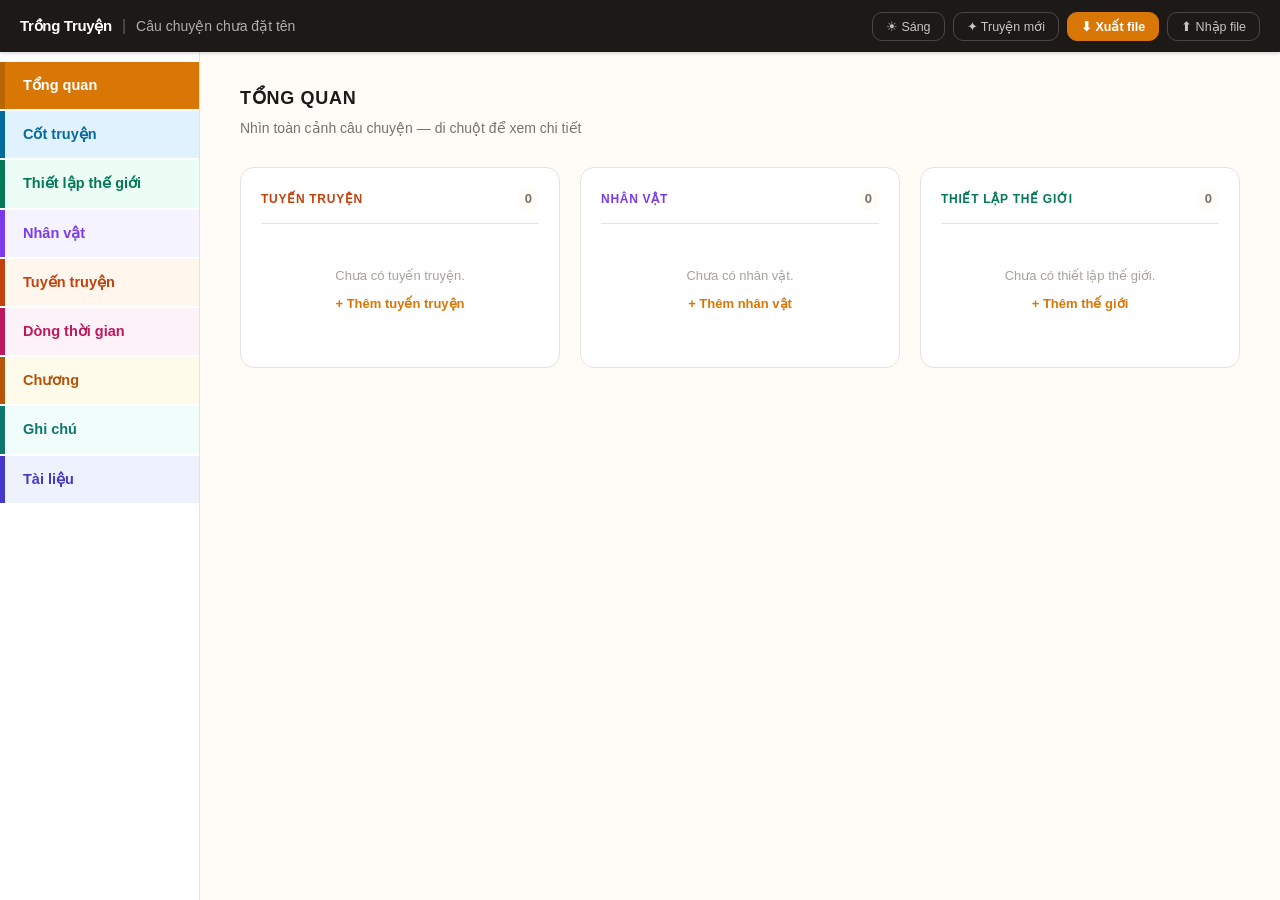
==== commit 0b4a418b: "Udate create/load file warning, allow working on different files" ====
--- a/index.html
+++ b/index.html
@@ -24,6 +24,7 @@
     </div>
     <div class="topbar-actions">
       <button class="topbar-btn" id="theme-toggle-btn" onclick="window._toggleTheme()">☀ Sáng</button>
+      <button class="topbar-btn" onclick="window._newStory()">✦ Truyện mới</button>
       <button class="topbar-btn topbar-btn-primary" onclick="window._showExportMenu()">⬇ Xuất file</button>
       <button class="topbar-btn" onclick="window.triggerImport()">⬆ Nhập file</button>
     </div>
@@ -446,6 +447,22 @@
   </div>
 </div>
 
+<!-- ══ DATA WARNING MODAL ══════════════════════════════════════ -->
+<div class="modal-overlay" id="data-warning-modal">
+  <div class="modal-box" style="max-width:460px">
+    <div style="font-size:36px;text-align:center;margin-bottom:.75rem">⚠️</div>
+    <h3 style="font-size:16px;font-weight:800;margin-bottom:.75rem;text-align:center">Cảnh báo mất dữ liệu</h3>
+    <p style="font-size:13.5px;color:var(--ink-muted);line-height:1.7;text-align:center">
+      Những thông tin hiện tại sẽ mất khi bạn tạo / nhập file truyện mới.<br>
+      Hãy chắc chắn rằng bạn đã <strong>xuất truyện hiện tại thành JSON file</strong> trước khi tiếp tục.
+    </p>
+    <div class="actions" style="margin-top:1.25rem;justify-content:center">
+      <button class="btn btn-primary" onclick="window._cancelDataWarning()">Dừng thao tác</button>
+      <button class="btn btn-danger" onclick="window._confirmDataWarning()">Tiếp Tục</button>
+    </div>
+  </div>
+</div>
+
 <!-- ══ CREATE CHAPTERS MODAL ═══════════════════════════════════ -->
 <div class="modal-overlay" id="create-chapters-modal">
   <div class="modal-box" style="max-width:360px">
